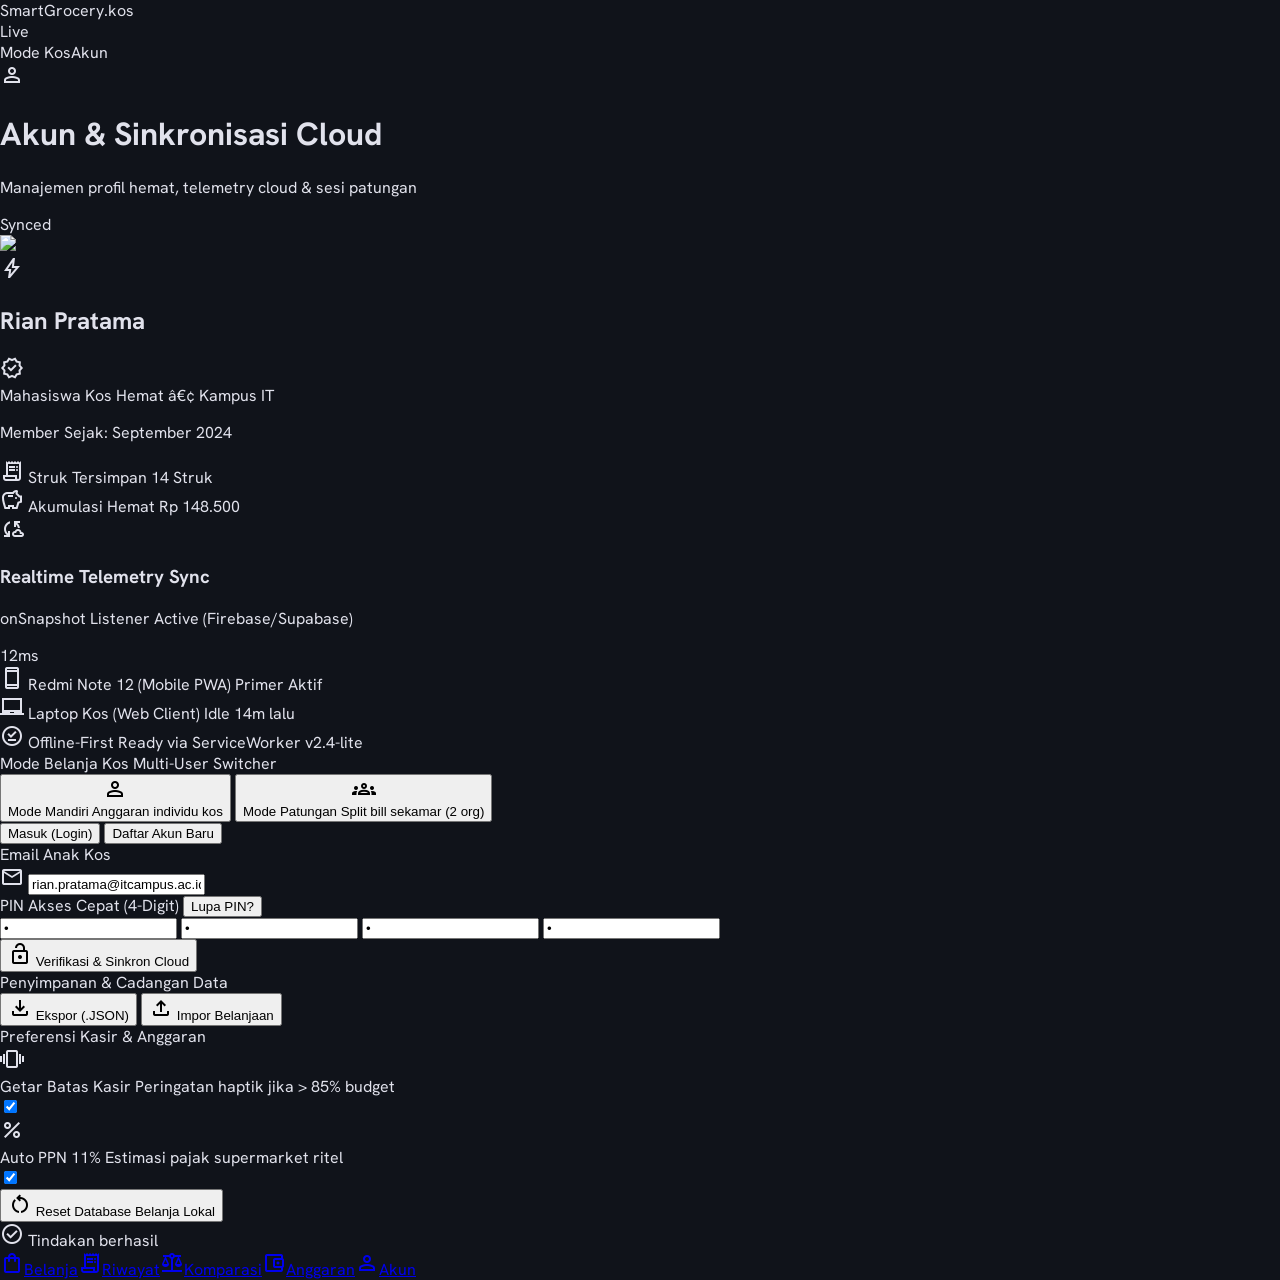
==== stitch_screens/screen_5_profil_cloud_sync.html @ b5c6ef8a "feat: download gambar dan kode 5 layar Stitch ke folder stitch_screens" ====
﻿<!DOCTYPE html>

<html class="dark" lang="id"><head><meta charset="utf-8"/><meta content="width=device-width, initial-scale=1.0, maximum-scale=1.0, user-scalable=no, viewport-fit=cover" name="viewport"/><meta content="mobile_tab" name="shell-type"/><link href="https://fonts.googleapis.com" rel="preconnect"/><link crossorigin="" href="https://fonts.gstatic.com" rel="preconnect"/><link href="https://fonts.googleapis.com/css2?family=Hanken+Grotesk:wght@400;500;600&family=Plus+Jakarta+Sans:wght@600;700;800&family=Material+Symbols+Outlined:opsz,wght,FILL,GRAD@20..48,100..700,0..1,-50..200&display=swap" rel="stylesheet"/>
<link href="https://fonts.googleapis.com/css2?family=Material+Symbols+Outlined:wght,FILL@100..700,0..1&display=swap" rel="stylesheet"/>
<link href="https://fonts.googleapis.com/css2?family=Hanken+Grotesk:wght@100..900&family=Plus+Jakarta+Sans:wght@100..900&display=swap" rel="stylesheet"/><style>@layer base{html,body{width:100vw;margin:0;padding:0;background-color:#10131a;color:#e1e2ec;font-family:'Hanken Grotesk',sans-serif;-webkit-tap-highlight-color:transparent;}body{overscroll-behavior-y:none;}.pb-safe{padding-bottom:env(safe-area-inset-bottom,0px);}.pt-safe{padding-top:env(safe-area-inset-top,0px);}main>:first-child{margin-top:0!important;}main>:last-child{margin-bottom:0!important;}}::-webkit-scrollbar{display:none;}</style><script src="https://cdn.tailwindcss.com"></script><script id="tailwind-config">tailwind.config={darkMode:"class",theme:{extend:{"colors":{"outline-variant":"#3c494e","on-tertiary-fixed":"#410005","on-primary-container":"#00566a","surface-container-low":"#191b23","surface-container-lowest":"#0b0e15","surface":"#10131a","inverse-primary":"#00677f","surface-dim":"#10131a","secondary-container":"#03f59b","on-surface":"#e1e2ec","tertiary-container":"#ffaba6","surface-variant":"#32353d","error-container":"#93000a","inverse-on-surface":"#2d3038","on-surface-variant":"#bbc9cf","surface-tint":"#47d6ff","primary-container":"#00d2ff","secondary":"#cfffdd","tertiary":"#ffd2cf","primary-fixed":"#b6ebff","on-secondary-fixed-variant":"#005231","on-tertiary":"#68000d","on-tertiary-container":"#9f0b1c","on-error":"#690005","error":"#ffb4ab","surface-bright":"#363941","surface-container":"#1d1f27","surface-container-high":"#272a32","background":"#10131a","on-background":"#e1e2ec","secondary-fixed":"#53ffab","primary-fixed-dim":"#47d6ff","on-error-container":"#ffdad6","tertiary-fixed-dim":"#ffb3af","secondary-fixed-dim":"#00e38f","on-secondary-fixed":"#002111","inverse-surface":"#e1e2ec","tertiary-fixed":"#ffdad7","outline":"#859399","on-tertiary-fixed-variant":"#930016","on-secondary":"#003920","on-primary-fixed-variant":"#004e60","primary":"#a5e7ff","surface-container-highest":"#32353d","on-primary-fixed":"#001f28","on-secondary-container":"#006b41","on-primary":"#003543"},"borderRadius":{"DEFAULT":"0.25rem","lg":"0.5rem","xl":"0.75rem","full":"9999px"},"spacing":{"gutter-mobile":"0.75rem","space-xl":"2rem","space-md":"1rem","margin":"1.25rem","margin-mobile":"1rem","gutter":"1rem","space-sm":"0.5rem","space-lg":"1.5rem","space-xs":"0.25rem"},"fontFamily":{"headline-md":["Plus Jakarta Sans"],"body-sm":["Hanken Grotesk"],"label-md":["Hanken Grotesk"],"headline-lg":["Plus Jakarta Sans"],"label-sm":["Hanken Grotesk"],"label-lg":["Hanken Grotesk"],"headline-sm":["Plus Jakarta Sans"],"body-lg":["Hanken Grotesk"],"headline-xl":["Plus Jakarta Sans"],"display-currency":["Plus Jakarta Sans"],"body-md":["Hanken Grotesk"]},"fontSize":{"headline-md":["20px",{"lineHeight":"28px","letterSpacing":"-0.015em","fontWeight":"600"}],"body-sm":["12px",{"lineHeight":"16px","letterSpacing":"0.01em","fontWeight":"400"}],"label-md":["12px",{"lineHeight":"16px","letterSpacing":"0.04em","fontWeight":"500"}],"headline-lg":["24px",{"lineHeight":"32px","letterSpacing":"-0.02em","fontWeight":"700"}],"label-sm":["10px",{"lineHeight":"14px","letterSpacing":"0.06em","fontWeight":"600"}],"label-lg":["14px",{"lineHeight":"20px","letterSpacing":"0.02em","fontWeight":"600"}],"headline-sm":["18px",{"lineHeight":"24px","letterSpacing":"-0.01em","fontWeight":"600"}],"body-lg":["16px",{"lineHeight":"24px","letterSpacing":"0em","fontWeight":"400"}],"headline-xl":["32px",{"lineHeight":"40px","letterSpacing":"-0.03em","fontWeight":"700"}],"display-currency":["28px",{"lineHeight":"34px","letterSpacing":"-0.04em","fontWeight":"700"}],"body-md":["14px",{"lineHeight":"20px","letterSpacing":"0em","fontWeight":"400"}]}}}};</script><style>
    body {
      min-height: max(884px, 100dvh);
    }
  </style>
  </head><body class="bg-surface font-body-md text-on-surface flex flex-col min-h-screen selection:bg-primary-container selection:text-on-primary-container"><header class="fixed top-0 inset-x-0 z-50 bg-surface/85 backdrop-blur-xl pt-safe shadow-[0_4px_24px_rgba(0,0,0,0.4)]"><div class="h-16 px-margin flex items-center justify-between"><div class="flex items-center gap-space-sm"><div class="flex items-center gap-space-xs"><span class="w-2 h-2 rounded-full bg-secondary-container animate-pulse shadow-[0_0_8px_rgba(3,245,155,0.7)]"></span><span class="font-headline-sm text-headline-sm font-bold tracking-tight text-on-surface">SmartGrocery<span class="text-primary-container">.kos</span></span></div><span class="inline-flex items-center px-2 py-0.5 rounded-full bg-surface-container-high text-on-surface-variant font-label-sm text-label-sm uppercase tracking-wider">Live</span></div><div class="flex items-center gap-space-sm"><div class="text-right hidden xs:flex flex-col"><span class="font-label-sm text-label-sm text-on-surface-variant">Mode Kos</span><span class="font-label-md text-label-md text-primary font-semibold">Akun</span></div><div class="w-8 h-8 rounded-full bg-primary flex items-center justify-center"><span class="material-symbols-outlined text-on-primary text-[18px]">person</span></div></div></div></header><main class="flex-1 flex flex-col relative w-full px-margin pt-16 pb-28 bg-surface"><div class="flex flex-col w-full gap-space-md">
<!-- Page Header Subtitle (Non-duplicate, high-context status) -->
<div class="flex items-center justify-between">
<div>
<h1 class="font-headline-md text-headline-md text-on-surface">Akun & Sinkronisasi Cloud</h1>
<p class="font-body-sm text-body-sm text-on-surface-variant">Manajemen profil hemat, telemetry cloud & sesi patungan</p>
</div>
<div class="flex items-center gap-1.5 px-2.5 py-1 rounded-full bg-surface-container-high">
<span class="w-2 h-2 rounded-full bg-secondary-container animate-pulse shadow-[0_0_8px_rgba(3,245,155,0.7)]"></span>
<span class="font-label-sm text-label-sm text-secondary-container">Synced</span>
</div>
</div>
<!-- User Profile Card Inspired by Smooth Pill Elements -->
<div class="relative overflow-hidden rounded-xl bg-surface-container p-space-md shadow-md">
<div class="absolute -right-10 -top-10 w-36 h-36 rounded-full bg-primary-container/10 blur-2xl pointer-events-none"></div>
<div class="flex items-start gap-space-md">
<!-- Avatar with Cyber Glowing Ring -->
<div class="relative flex-shrink-0">
<div class="w-16 h-16 rounded-full p-0.5 bg-gradient-to-tr from-primary-container via-secondary-container to-primary">
<img class="w-full h-full object-cover rounded-full bg-surface-container-highest" data-alt="Portrait photo of a young Southeast Asian male college student with glasses, smiling friendly against soft ambient indoor room lights, cinematic modern tech profile aesthetic, cyan and emerald soft reflections." src="https://lh3.googleusercontent.com/aida-public/[base64]"/>
</div>
<span class="absolute bottom-0 right-0 w-4 h-4 rounded-full bg-secondary-container flex items-center justify-center shadow-sm">
<span class="material-symbols-outlined text-on-secondary-container text-[11px] font-bold">bolt</span>
</span>
</div>
<div class="flex-1 min-w-0">
<div class="flex items-center gap-1.5">
<h2 class="font-headline-sm text-headline-sm text-on-surface truncate">Rian Pratama</h2>
<span class="material-symbols-outlined text-primary-container text-[18px]">verified</span>
</div>
<div class="inline-flex items-center px-2 py-0.5 mt-0.5 rounded-full bg-surface-container-highest text-primary font-label-sm text-label-sm truncate">
          Mahasiswa Kos Hemat â€¢ Kampus IT
        </div>
<p class="font-body-sm text-body-sm text-on-surface-variant mt-1.5">
          Member Sejak: <span class="text-on-surface font-medium">September 2024</span>
</p>
</div>
</div>
<!-- Metric Dual Counter -->
<div class="grid grid-cols-2 gap-space-sm mt-space-md pt-space-sm bg-surface-container-low/70 rounded-lg p-space-sm">
<div class="flex flex-col">
<span class="font-label-sm text-label-sm text-on-surface-variant flex items-center gap-1">
<span class="material-symbols-outlined text-[14px] text-primary">receipt_long</span>
          Struk Tersimpan
        </span>
<span class="font-headline-sm text-headline-sm text-on-surface mt-0.5">14 <span class="font-label-sm text-label-sm text-on-surface-variant font-normal">Struk</span></span>
</div>
<div class="flex flex-col">
<span class="font-label-sm text-label-sm text-secondary-container flex items-center gap-1">
<span class="material-symbols-outlined text-[14px]">savings</span>
          Akumulasi Hemat
        </span>
<span class="font-headline-sm text-headline-sm text-secondary-container mt-0.5">Rp 148.500</span>
</div>
</div>
</div>
<!-- Realtime Cloud Sync Status Card -->
<div class="rounded-xl bg-surface-container p-space-md shadow-md flex flex-col gap-space-sm">
<div class="flex items-center justify-between">
<div class="flex items-center gap-2">
<div class="w-8 h-8 rounded-lg bg-surface-container-high flex items-center justify-center">
<span class="material-symbols-outlined text-primary-container text-[18px]">cloud_sync</span>
</div>
<div>
<h3 class="font-label-lg text-label-lg text-on-surface font-semibold">Realtime Telemetry Sync</h3>
<p class="font-label-sm text-label-sm text-on-surface-variant">onSnapshot Listener Active (Firebase/Supabase)</p>
</div>
</div>
<span class="px-2 py-0.5 rounded-full bg-surface-container-highest text-secondary-container font-label-sm text-label-sm font-semibold tracking-wide flex items-center gap-1">
<span class="w-1.5 h-1.5 rounded-full bg-secondary-container animate-ping"></span>
        12ms
      </span>
</div>
<div class="p-space-sm rounded-lg bg-surface-container-lowest/80 flex flex-col gap-2 mt-1">
<div class="flex items-center justify-between text-body-sm font-body-sm">
<span class="text-on-surface-variant flex items-center gap-1.5">
<span class="material-symbols-outlined text-[16px] text-primary">smartphone</span>
          Redmi Note 12 (Mobile PWA)
        </span>
<span class="text-secondary font-label-sm text-label-sm font-medium">Primer Aktif</span>
</div>
<div class="flex items-center justify-between text-body-sm font-body-sm">
<span class="text-on-surface-variant flex items-center gap-1.5">
<span class="material-symbols-outlined text-[16px] text-on-surface-variant">laptop_chromebook</span>
          Laptop Kos (Web Client)
        </span>
<span class="text-on-surface-variant font-label-sm text-label-sm">Idle 14m lalu</span>
</div>
<div class="flex items-center justify-between pt-1 text-label-sm font-label-sm text-primary">
<span class="flex items-center gap-1">
<span class="material-symbols-outlined text-[14px]">offline_pin</span>
          Offline-First Ready via ServiceWorker
        </span>
<span class="text-on-surface-variant">v2.4-lite</span>
</div>
</div>
</div>
<!-- Fast Switch Profile Mode (Mandiri vs Patungan) -->
<div class="rounded-xl bg-surface-container p-space-md shadow-md flex flex-col gap-space-sm">
<div class="flex items-center justify-between">
<span class="font-label-lg text-label-lg text-on-surface font-semibold">Mode Belanja Kos</span>
<span class="font-label-sm text-label-sm text-on-surface-variant">Multi-User Switcher</span>
</div>
<div class="grid grid-cols-2 gap-space-sm">
<button class="flex flex-col items-start p-space-sm rounded-lg bg-surface-container-highest text-left shadow-sm transition-transform active:scale-95" id="btn-mode-mandiri" onclick="selectShoppingMode('mandiri')">
<div class="flex items-center justify-between w-full">
<span class="material-symbols-outlined text-primary-container text-[20px]">person</span>
<span class="w-2.5 h-2.5 rounded-full bg-primary-container" id="dot-mandiri"></span>
</div>
<span class="font-label-md text-label-md text-on-surface font-semibold mt-1.5">Mode Mandiri</span>
<span class="font-label-sm text-label-sm text-on-surface-variant">Anggaran individu kos</span>
</button>
<button class="flex flex-col items-start p-space-sm rounded-lg bg-surface-container-low text-left transition-transform active:scale-95 opacity-70" id="btn-mode-patungan" onclick="selectShoppingMode('patungan')">
<div class="flex items-center justify-between w-full">
<span class="material-symbols-outlined text-on-surface-variant text-[20px]">groups</span>
<span class="w-2.5 h-2.5 rounded-full bg-outline-variant" id="dot-patungan"></span>
</div>
<span class="font-label-md text-label-md text-on-surface font-semibold mt-1.5">Mode Patungan</span>
<span class="font-label-sm text-label-sm text-on-surface-variant">Split bill sekamar (2 org)</span>
</button>
</div>
</div>
<!-- Authentication & Access Tabs Section -->
<div class="rounded-xl bg-surface-container p-space-md shadow-md flex flex-col gap-space-md">
<div class="flex items-center p-1 rounded-lg bg-surface-container-low">
<button class="flex-1 py-1.5 text-center rounded-md bg-surface-container-highest text-primary-container font-label-md text-label-md font-semibold transition-all" id="tab-login" onclick="switchAuthTab('login')">
        Masuk (Login)
      </button>
<button class="flex-1 py-1.5 text-center rounded-md text-on-surface-variant font-label-md text-label-md font-semibold transition-all" id="tab-register" onclick="switchAuthTab('register')">
        Daftar Akun Baru
      </button>
</div>
<!-- Inputs -->
<div class="flex flex-col gap-space-sm">
<div class="flex flex-col gap-1">
<label class="font-label-sm text-label-sm text-on-surface-variant">Email Anak Kos</label>
<div class="flex items-center px-3 py-2.5 rounded-lg bg-surface-container-low focus-within:bg-surface-container-high">
<span class="material-symbols-outlined text-outline text-[18px] mr-2">mail</span>
<input class="w-full bg-transparent font-body-md text-body-md text-on-surface placeholder-outline focus:outline-none" placeholder="nama@email.com" type="email" value="rian.pratama@itcampus.ac.id"/>
</div>
</div>
<div class="flex flex-col gap-1">
<div class="flex justify-between items-center">
<label class="font-label-sm text-label-sm text-on-surface-variant">PIN Akses Cepat (4-Digit)</label>
<button class="font-label-sm text-label-sm text-primary underline">Lupa PIN?</button>
</div>
<div class="grid grid-cols-4 gap-2">
<input class="h-11 rounded-lg bg-surface-container-low text-center font-headline-md text-headline-md text-primary-container focus:outline-none focus:bg-surface-container-high" maxlength="1" type="password" value="2"/>
<input class="h-11 rounded-lg bg-surface-container-low text-center font-headline-md text-headline-md text-primary-container focus:outline-none focus:bg-surface-container-high" maxlength="1" type="password" value="0"/>
<input class="h-11 rounded-lg bg-surface-container-low text-center font-headline-md text-headline-md text-primary-container focus:outline-none focus:bg-surface-container-high" maxlength="1" type="password" value="2"/>
<input class="h-11 rounded-lg bg-surface-container-low text-center font-headline-md text-headline-md text-primary-container focus:outline-none focus:bg-surface-container-high" maxlength="1" type="password" value="4"/>
</div>
</div>
<button class="w-full mt-1 py-3 rounded-lg bg-primary-container text-on-primary-container font-label-lg text-label-lg font-bold shadow-md active:scale-98 transition-transform flex items-center justify-center gap-1.5">
<span class="material-symbols-outlined text-[18px]">lock_open</span>
        Verifikasi & Sinkron Cloud
      </button>
</div>
</div>
<!-- Data Backup & Restore Action Grid -->
<div class="flex flex-col gap-space-xs">
<span class="font-label-sm text-label-sm text-on-surface-variant uppercase tracking-wider px-1">Penyimpanan & Cadangan Data</span>
<div class="grid grid-cols-2 gap-space-sm">
<button class="flex items-center justify-center gap-2 p-3 rounded-xl bg-surface-container text-on-surface font-label-md text-label-md font-semibold active:bg-surface-container-high transition-colors shadow-sm" onclick="triggerToast('Data berhasil diekspor (.JSON)')">
<span class="material-symbols-outlined text-primary text-[20px]">file_download</span>
<span>Ekspor (.JSON)</span>
</button>
<button class="flex items-center justify-center gap-2 p-3 rounded-xl bg-surface-container text-on-surface font-label-md text-label-md font-semibold active:bg-surface-container-high transition-colors shadow-sm" onclick="triggerToast('Siap impor file .JSON struk')">
<span class="material-symbols-outlined text-secondary-container text-[20px]">file_upload</span>
<span>Impor Belanjaan</span>
</button>
</div>
</div>
<!-- App Preferences & Danger Zone -->
<div class="rounded-xl bg-surface-container p-space-md shadow-md flex flex-col gap-space-sm">
<span class="font-label-lg text-label-lg text-on-surface font-semibold mb-1">Preferensi Kasir & Anggaran</span>
<!-- Setting 1: Vibrate Alert -->
<div class="flex items-center justify-between py-1.5">
<div class="flex items-center gap-2.5">
<span class="material-symbols-outlined text-on-surface-variant text-[20px]">vibration</span>
<div class="flex flex-col">
<span class="font-body-md text-body-md text-on-surface">Getar Batas Kasir</span>
<span class="font-label-sm text-label-sm text-on-surface-variant">Peringatan haptik jika > 85% budget</span>
</div>
</div>
<label class="relative inline-flex items-center cursor-pointer">
<input checked="" class="sr-only peer" type="checkbox"/>
<div class="w-11 h-6 bg-surface-container-highest peer-focus:outline-none rounded-full peer peer-checked:after:translate-x-full peer-checked:after:border-surface peer-checked:bg-primary-container after:content-[''] after:absolute after:top-[2px] after:left-[2px] after:bg-on-primary-container after:rounded-full after:h-5 after:w-5 after:transition-all"></div>
</label>
</div>
<!-- Setting 2: Auto PPN 11% -->
<div class="flex items-center justify-between py-1.5">
<div class="flex items-center gap-2.5">
<span class="material-symbols-outlined text-on-surface-variant text-[20px]">percent</span>
<div class="flex flex-col">
<span class="font-body-md text-body-md text-on-surface">Auto PPN 11%</span>
<span class="font-label-sm text-label-sm text-on-surface-variant">Estimasi pajak supermarket ritel</span>
</div>
</div>
<label class="relative inline-flex items-center cursor-pointer">
<input checked="" class="sr-only peer" type="checkbox"/>
<div class="w-11 h-6 bg-surface-container-highest peer-focus:outline-none rounded-full peer peer-checked:after:translate-x-full peer-checked:after:border-surface peer-checked:bg-primary-container after:content-[''] after:absolute after:top-[2px] after:left-[2px] after:bg-on-primary-container after:rounded-full after:h-5 after:w-5 after:transition-all"></div>
</label>
</div>
<!-- Setting 3: Reset Action -->
<div class="pt-2">
<button class="w-full flex items-center justify-center gap-2 py-2.5 rounded-lg bg-surface-container-lowest text-error font-label-md text-label-md active:bg-error-container/20 transition-colors" onclick="confirmReset()">
<span class="material-symbols-outlined text-[18px]">restart_alt</span>
<span>Reset Database Belanja Lokal</span>
</button>
</div>
</div>
<!-- Interactive Feedback Snack Toast Placeholder -->
<div class="fixed bottom-24 left-1/2 -translate-x-1/2 px-4 py-2 rounded-full bg-surface-container-highest text-primary-container font-label-md text-label-md shadow-xl opacity-0 transition-opacity duration-300 pointer-events-none flex items-center gap-2 z-50" id="toast-notif">
<span class="material-symbols-outlined text-[18px]">check_circle</span>
<span id="toast-text">Tindakan berhasil</span>
</div>
</div>
<script>
  function selectShoppingMode(mode) {
    const btnMandiri = document.getElementById('btn-mode-mandiri');
    const btnPatungan = document.getElementById('btn-mode-patungan');
    const dotMandiri = document.getElementById('dot-mandiri');
    const dotPatungan = document.getElementById('dot-patungan');

    if (mode === 'mandiri') {
      btnMandiri.className = "flex flex-col items-start p-space-sm rounded-lg bg-surface-container-highest text-left shadow-sm transition-transform active:scale-95";
      btnMandiri.style.opacity = "1";
      dotMandiri.className = "w-2.5 h-2.5 rounded-full bg-primary-container";

      btnPatungan.className = "flex flex-col items-start p-space-sm rounded-lg bg-surface-container-low text-left transition-transform active:scale-95 opacity-70";
      dotPatungan.className = "w-2.5 h-2.5 rounded-full bg-outline-variant";
      triggerToast("Mode Mandiri Kos diaktifkan");
    } else {
      btnPatungan.className = "flex flex-col items-start p-space-sm rounded-lg bg-surface-container-highest text-left shadow-sm transition-transform active:scale-95";
      btnPatungan.style.opacity = "1";
      dotPatungan.className = "w-2.5 h-2.5 rounded-full bg-secondary-container";

      btnMandiri.className = "flex flex-col items-start p-space-sm rounded-lg bg-surface-container-low text-left transition-transform active:scale-95 opacity-70";
      dotMandiri.className = "w-2.5 h-2.5 rounded-full bg-outline-variant";
      triggerToast("Mode Patungan Kamar diaktifkan");
    }
  }

  function switchAuthTab(tab) {
    const tabLogin = document.getElementById('tab-login');
    const tabRegister = document.getElementById('tab-register');

    if (tab === 'login') {
      tabLogin.className = "flex-1 py-1.5 text-center rounded-md bg-surface-container-highest text-primary-container font-label-md text-label-md font-semibold transition-all";
      tabRegister.className = "flex-1 py-1.5 text-center rounded-md text-on-surface-variant font-label-md text-label-md font-semibold transition-all";
    } else {
      tabRegister.className = "flex-1 py-1.5 text-center rounded-md bg-surface-container-highest text-primary-container font-label-md text-label-md font-semibold transition-all";
      tabLogin.className = "flex-1 py-1.5 text-center rounded-md text-on-surface-variant font-label-md text-label-md font-semibold transition-all";
      triggerToast("Form pendaftaran akun dibuka");
    }
  }

  function triggerToast(message) {
    const toast = document.getElementById('toast-notif');
    const toastText = document.getElementById('toast-text');
    if (!toast) return;
    toastText.innerText = message;
    toast.classList.remove('opacity-0');
    toast.classList.add('opacity-100');
    setTimeout(() => {
      toast.classList.remove('opacity-100');
      toast.classList.add('opacity-0');
    }, 2400);
  }

  function confirmReset() {
    if (confirm("Reset cache struk & komparasi belanja lokal? Sesi cloud tetap aman.")) {
      triggerToast("Cache belanja berhasil dibersihkan");
    }
  }
</script></main><nav class="fixed bottom-4 inset-x-3 z-50 pb-safe" data-active-classes="text-primary-container bg-surface-container-highest shadow-[0_0_16px_rgba(0,210,255,0.2)]"><div class="h-16 px-1.5 flex items-center justify-around bg-surface-container-low/90 backdrop-blur-2xl rounded-full shadow-[0_8px_32px_rgba(0,0,0,0.6)]"><a class="flex flex-col items-center justify-center min-w-[56px] h-12 rounded-full text-on-surface-variant transition-all duration-200 active:scale-95" data-path="belanja" href="#"><span class="material-symbols-outlined text-[22px]">shopping_bag</span><span class="font-label-sm text-label-sm mt-0.5">Belanja</span></a><a class="flex flex-col items-center justify-center min-w-[56px] h-12 rounded-full text-on-surface-variant transition-all duration-200 active:scale-95" data-path="riwayat" href="#"><span class="material-symbols-outlined text-[22px]">receipt_long</span><span class="font-label-sm text-label-sm mt-0.5">Riwayat</span></a><a class="flex flex-col items-center justify-center min-w-[56px] h-12 rounded-full text-on-surface-variant transition-all duration-200 active:scale-95" data-path="komparasi" href="#"><span class="material-symbols-outlined text-[22px]">balance</span><span class="font-label-sm text-label-sm mt-0.5">Komparasi</span></a><a class="flex flex-col items-center justify-center min-w-[56px] h-12 rounded-full text-on-surface-variant transition-all duration-200 active:scale-95" data-path="anggaran" href="#"><span class="material-symbols-outlined text-[22px]">account_balance_wallet</span><span class="font-label-sm text-label-sm mt-0.5">Anggaran</span></a><a aria-current="page" class="flex flex-col items-center justify-center min-w-[56px] h-12 rounded-full transition-all duration-200 active:scale-95 text-primary-container bg-surface-container-highest shadow-[0_0_16px_rgba(0,210,255,0.2)]" data-path="akun" href="#"><span class="material-symbols-outlined text-[22px]">person</span><span class="font-label-sm text-label-sm mt-0.5">Akun</span></a></div></nav></body></html>
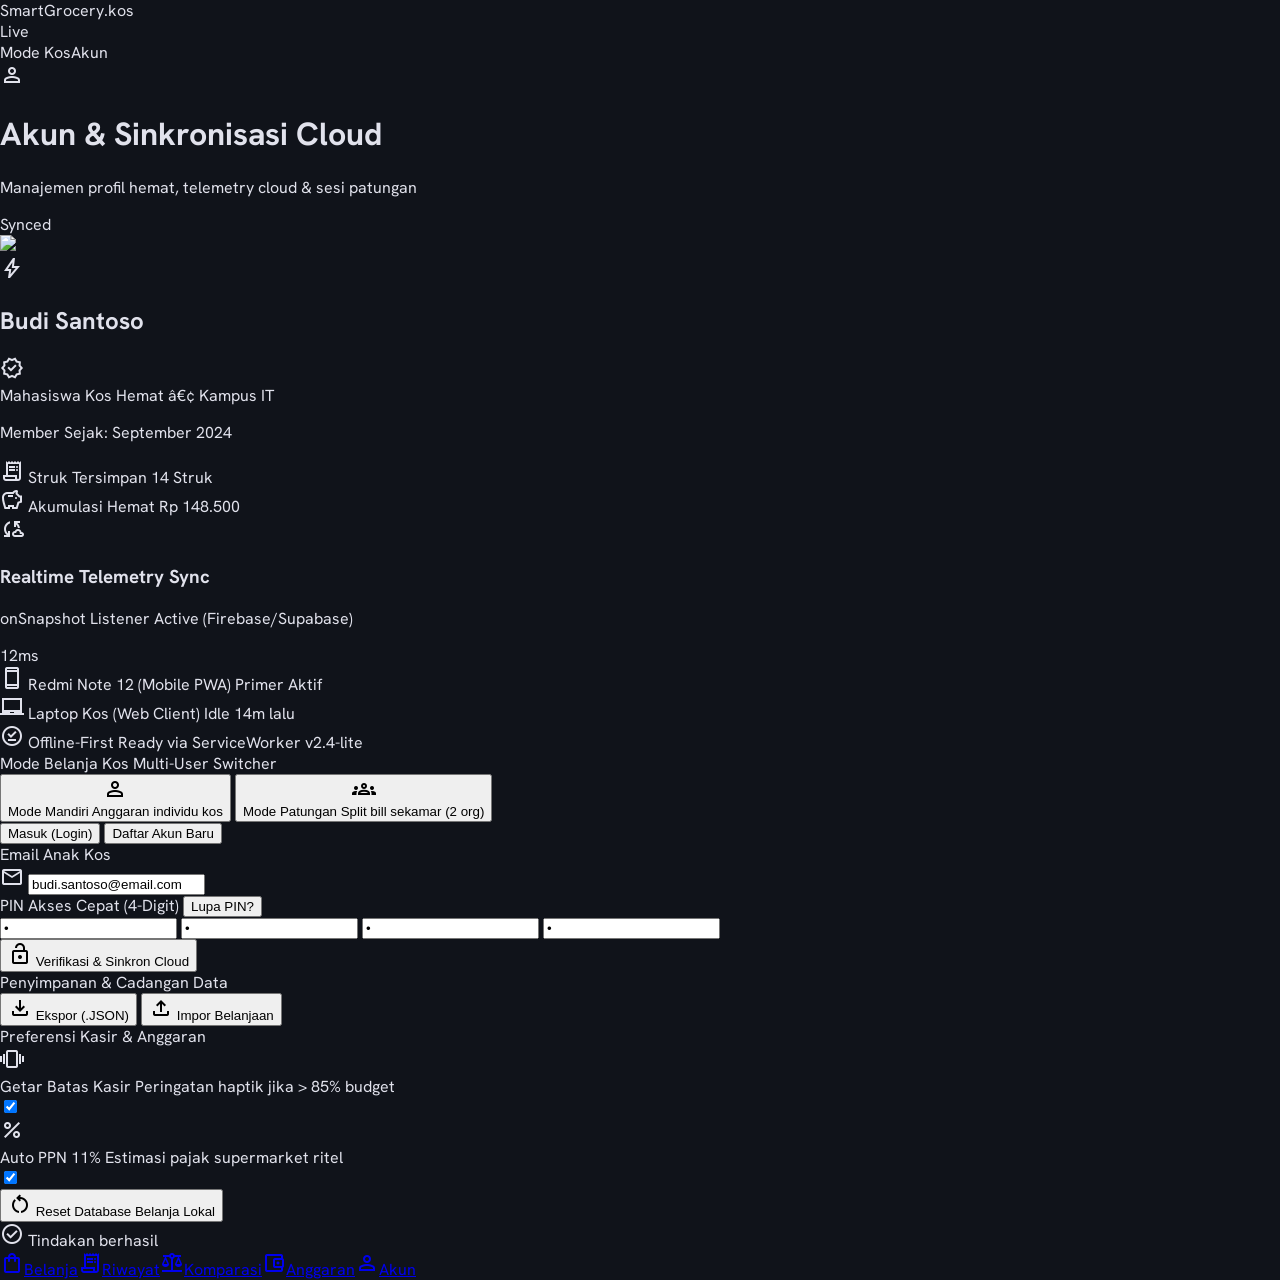
==== commit 368fd07d: "fix(ui): rapikan tata letak UI cegah tabrakan elemen dan hapus placeholder dummy Rian" ====
--- a/stitch_screens/screen_5_profil_cloud_sync.html
+++ b/stitch_screens/screen_5_profil_cloud_sync.html
@@ -1,4 +1,4 @@
-﻿<!DOCTYPE html>
+<!DOCTYPE html>
 
 <html class="dark" lang="id"><head><meta charset="utf-8"/><meta content="width=device-width, initial-scale=1.0, maximum-scale=1.0, user-scalable=no, viewport-fit=cover" name="viewport"/><meta content="mobile_tab" name="shell-type"/><link href="https://fonts.googleapis.com" rel="preconnect"/><link crossorigin="" href="https://fonts.gstatic.com" rel="preconnect"/><link href="https://fonts.googleapis.com/css2?family=Hanken+Grotesk:wght@400;500;600&family=Plus+Jakarta+Sans:wght@600;700;800&family=Material+Symbols+Outlined:opsz,wght,FILL,GRAD@20..48,100..700,0..1,-50..200&display=swap" rel="stylesheet"/>
 <link href="https://fonts.googleapis.com/css2?family=Material+Symbols+Outlined:wght,FILL@100..700,0..1&display=swap" rel="stylesheet"/>
@@ -34,7 +34,7 @@
 </div>
 <div class="flex-1 min-w-0">
 <div class="flex items-center gap-1.5">
-<h2 class="font-headline-sm text-headline-sm text-on-surface truncate">Rian Pratama</h2>
+<h2 class="font-headline-sm text-headline-sm text-on-surface truncate">Budi Santoso</h2>
 <span class="material-symbols-outlined text-primary-container text-[18px]">verified</span>
 </div>
 <div class="inline-flex items-center px-2 py-0.5 mt-0.5 rounded-full bg-surface-container-highest text-primary font-label-sm text-label-sm truncate">
@@ -145,7 +145,7 @@
 <label class="font-label-sm text-label-sm text-on-surface-variant">Email Anak Kos</label>
 <div class="flex items-center px-3 py-2.5 rounded-lg bg-surface-container-low focus-within:bg-surface-container-high">
 <span class="material-symbols-outlined text-outline text-[18px] mr-2">mail</span>
-<input class="w-full bg-transparent font-body-md text-body-md text-on-surface placeholder-outline focus:outline-none" placeholder="nama@email.com" type="email" value="rian.pratama@itcampus.ac.id"/>
+<input class="w-full bg-transparent font-body-md text-body-md text-on-surface placeholder-outline focus:outline-none" placeholder="nama@email.com" type="email" value="budi.santoso@email.com"/>
 </div>
 </div>
 <div class="flex flex-col gap-1">
